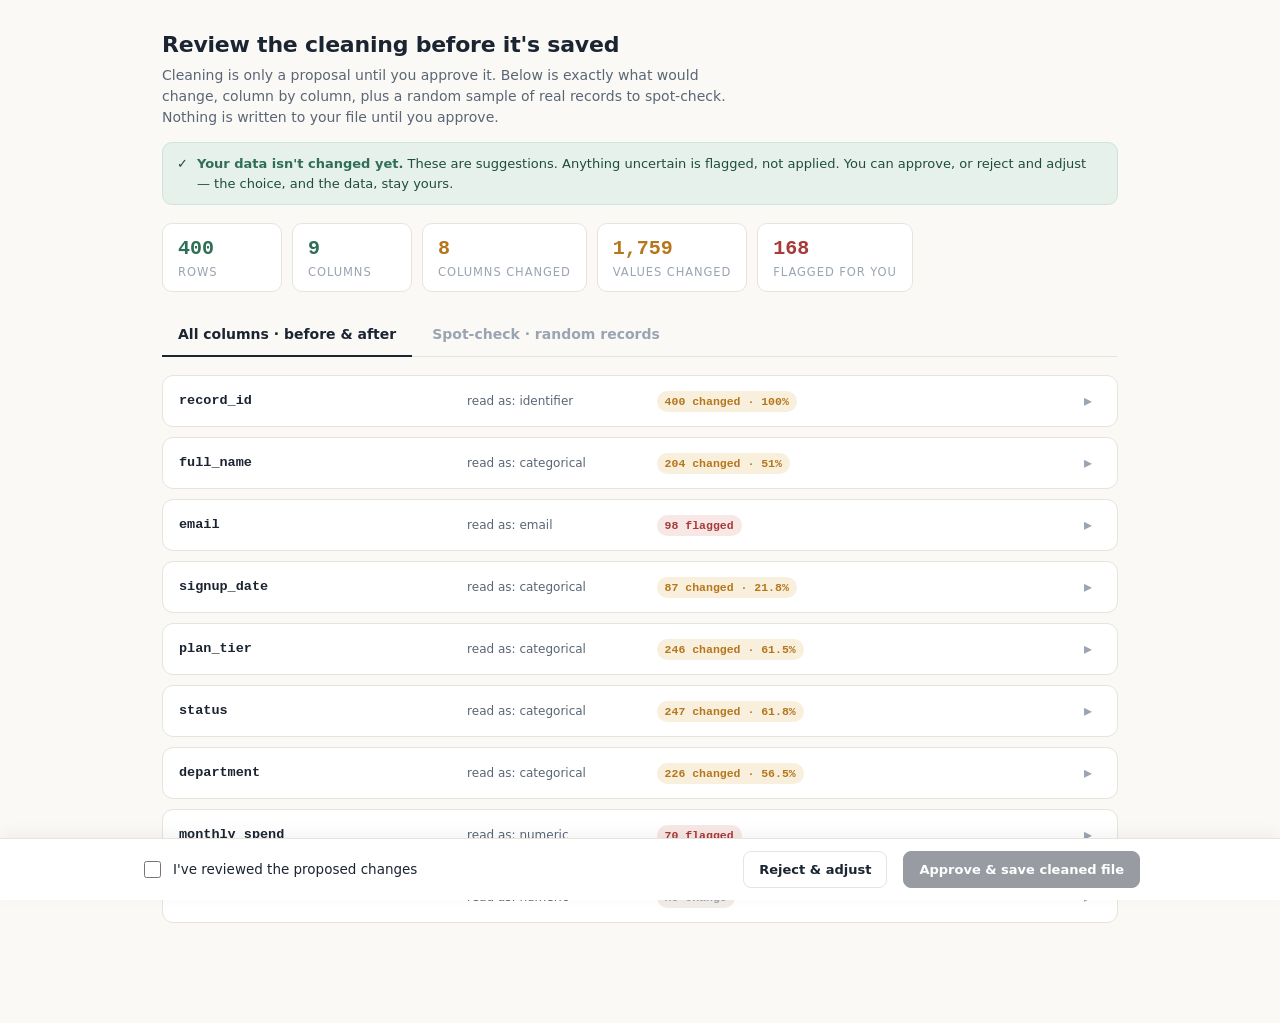
==== prototype/ui/cleaning_review.html @ 3aa4c7bf "Initial commit: cleaning engine + UI prototype" ====
<!doctype html>
<html lang="en">
<head>
<meta charset="utf-8">
<meta name="viewport" content="width=device-width, initial-scale=1">
<title>Cleaning review — verify before saving</title>
<style>
  :root{
    --ink:#1b2431; --ink-soft:#5a6675; --faint:#9aa4b2;
    --paper:#faf9f6; --card:#ffffff; --line:#e8e4dc; --line-soft:#f0ede6;
    --accent:#2f6f57;            /* verified / ok */
    --accent-bg:#e7f1ec;
    --change:#b5761c;            /* proposed change / attention */
    --change-bg:#f8efdc;
    --flag:#a83a3a; --flag-bg:#f7e7e5;
    --mono:"SFMono-Regular",ui-monospace,Menlo,Consolas,monospace;
    --sans:ui-sans-serif,system-ui,-apple-system,"Segoe UI",Roboto,sans-serif;
  }
  *{box-sizing:border-box}
  body{margin:0;background:var(--paper);color:var(--ink);font-family:var(--sans);line-height:1.5;
       -webkit-font-smoothing:antialiased}
  @media (prefers-reduced-motion:reduce){*{transition:none!important;animation:none!important}}
  .wrap{max-width:1000px;margin:0 auto;padding:28px 22px 90px}

  header h1{font-size:22px;margin:0 0 4px;letter-spacing:-.01em}
  header p{margin:0;color:var(--ink-soft);font-size:14px;max-width:64ch}
  .consent-note{margin-top:14px;background:var(--accent-bg);border:1px solid #cfe3d8;border-radius:10px;
       padding:11px 14px;font-size:13px;color:#1f4d3c;display:flex;gap:9px;align-items:flex-start}
  .consent-note b{color:var(--accent)}

  .stats{display:flex;gap:10px;margin:18px 0 6px;flex-wrap:wrap}
  .stat{background:var(--card);border:1px solid var(--line);border-radius:10px;padding:10px 15px;min-width:120px}
  .stat .n{font-size:20px;font-weight:700;font-family:var(--mono)}
  .stat .l{font-size:11.5px;color:var(--faint);text-transform:uppercase;letter-spacing:.08em}
  .stat.change .n{color:var(--change)} .stat.flag .n{color:var(--flag)} .stat.ok .n{color:var(--accent)}

  .tabs{display:flex;gap:4px;margin:22px 0 0;border-bottom:1px solid var(--line)}
  .tab{border:none;background:none;font:inherit;font-size:14px;font-weight:600;color:var(--faint);
       padding:10px 16px;cursor:pointer;border-bottom:2px solid transparent;margin-bottom:-1px}
  .tab.on{color:var(--ink);border-bottom-color:var(--ink)}
  .view{display:none;padding-top:18px} .view.on{display:block}

  /* ---- column overview ---- */
  .col{background:var(--card);border:1px solid var(--line);border-radius:11px;margin-bottom:10px;overflow:hidden}
  .col-head{display:grid;grid-template-columns:1.4fr .9fr 1fr 1fr 26px;gap:12px;align-items:center;
       padding:13px 16px;cursor:pointer}
  .col-head:hover{background:var(--line-soft)}
  .col-name{font-family:var(--mono);font-weight:600;font-size:13.5px}
  .col-type{font-size:12px;color:var(--ink-soft)}
  .badge{font-size:11.5px;font-weight:700;font-family:var(--mono);padding:2px 8px;border-radius:20px;justify-self:start}
  .badge.change{background:var(--change-bg);color:var(--change)}
  .badge.flag{background:var(--flag-bg);color:var(--flag)}
  .badge.none{background:var(--line-soft);color:var(--faint)}
  .chev{color:var(--faint);transition:transform .15s;justify-self:center}
  .col.open .chev{transform:rotate(90deg)}
  .col-body{display:none;padding:2px 16px 16px;border-top:1px solid var(--line-soft)}
  .col.open .col-body{display:block}
  .ex{display:flex;align-items:center;gap:10px;padding:7px 0;font-family:var(--mono);font-size:12.5px;
      border-bottom:1px dashed var(--line-soft)}
  .ex:last-child{border-bottom:none}
  .ex .b{color:var(--ink-soft);text-decoration:line-through;text-decoration-color:#c9b48a}
  .ex .arr{color:var(--change)}
  .ex .a{color:var(--accent);font-weight:600}
  .ex-empty{color:var(--faint);font-size:12.5px;padding:8px 0;font-style:italic}

  /* ---- spot-check ---- */
  .sc-bar{display:flex;align-items:center;gap:12px;margin-bottom:14px;flex-wrap:wrap}
  .sc-bar .verified{font-size:13px;color:var(--ink-soft)} .sc-bar .verified b{color:var(--accent)}
  .btn{border:1px solid var(--ink);background:var(--ink);color:#fff;font:inherit;font-size:13px;font-weight:600;
       padding:8px 15px;border-radius:8px;cursor:pointer}
  .btn:hover{background:#0f1620}
  .btn.ghost{background:#fff;color:var(--ink);border-color:var(--line)}
  .btn.ghost:hover{border-color:var(--ink)}
  .btn:disabled{opacity:.45;cursor:not-allowed}
  .rec{background:var(--card);border:1px solid var(--line);border-radius:11px;padding:12px 14px;margin-bottom:10px}
  .rec-top{display:flex;align-items:center;gap:10px;margin-bottom:8px}
  .rec-id{font-family:var(--mono);font-size:11.5px;color:var(--faint)}
  .chk{margin-left:auto;display:inline-flex;align-items:center;gap:7px;font-size:12.5px;color:var(--ink-soft);cursor:pointer;user-select:none}
  .chk input{width:15px;height:15px;accent-color:var(--accent)}
  .rec.ok{border-color:#cfe3d8;background:#fcfefd}
  .cells{display:grid;grid-template-columns:repeat(auto-fill,minmax(220px,1fr));gap:6px 18px}
  .cell{font-size:12.5px;display:flex;flex-direction:column;gap:1px;padding:4px 0}
  .cell .k{font-size:10.5px;color:var(--faint);text-transform:uppercase;letter-spacing:.06em}
  .cell .v{font-family:var(--mono);font-size:12.5px}
  .cell.changed .v .b{color:var(--ink-soft);text-decoration:line-through;text-decoration-color:#c9b48a}
  .cell.changed .v .a{color:var(--accent);font-weight:600}
  .cell.changed{background:linear-gradient(0deg,var(--change-bg),transparent);border-radius:6px;padding:4px 8px}

  /* ---- consent gate ---- */
  .gate{position:fixed;left:0;right:0;bottom:0;background:var(--card);border-top:1px solid var(--line);
        padding:12px 22px;display:flex;align-items:center;gap:16px;box-shadow:0 -4px 16px rgba(20,25,35,.05)}
  .gate .inner{max-width:1000px;margin:0 auto;display:flex;align-items:center;gap:16px;width:100%}
  .gate label{display:inline-flex;align-items:center;gap:9px;font-size:13.5px;cursor:pointer}
  .gate label input{width:17px;height:17px;accent-color:var(--accent)}
  .gate .sp{flex:1}
  .toast{position:fixed;bottom:74px;left:50%;transform:translateX(-50%);background:var(--accent);color:#fff;
         padding:10px 18px;border-radius:8px;font-size:13.5px;font-weight:600;opacity:0;pointer-events:none;transition:opacity .2s}
  .toast.show{opacity:1}
</style>
</head>
<body>
<div class="wrap">
  <header>
    <h1>Review the cleaning before it's saved</h1>
    <p>Cleaning is only a proposal until you approve it. Below is exactly what would change,
       column by column, plus a random sample of real records to spot-check. Nothing is
       written to your file until you approve.</p>
    <div class="consent-note"><span>✓</span>
      <div><b>Your data isn't changed yet.</b> These are suggestions. Anything uncertain is flagged,
      not applied. You can approve, or reject and adjust — the choice, and the data, stay yours.</div>
    </div>
  </header>

  <div class="stats" id="stats"></div>

  <div class="tabs">
    <button class="tab on" data-view="cols">All columns · before &amp; after</button>
    <button class="tab" data-view="spot">Spot-check · random records</button>
  </div>

  <section class="view on" id="view-cols"></section>

  <section class="view" id="view-spot">
    <div class="sc-bar">
      <button class="btn ghost" id="shuffle">New random sample</button>
      <span class="verified">Verified <b id="vcount">0</b> / <span id="vtotal">0</span> in this sample</span>
    </div>
    <div id="records"></div>
  </section>
</div>

<div class="gate">
  <div class="inner">
    <label><input type="checkbox" id="reviewed"> I've reviewed the proposed changes</label>
    <span class="sp"></span>
    <button class="btn ghost" onclick="reject()">Reject &amp; adjust</button>
    <button class="btn" id="approve" disabled onclick="approve()">Approve &amp; save cleaned file</button>
  </div>
</div>
<div class="toast" id="toast"></div>

<script id="data" type="application/json">{"overview": [{"column": "record_id", "read_as": "identifier", "n_total": 400, "n_changed": 400, "n_flagged": 0, "pct_changed": 100.0, "examples": [{"before": "REC753159", "after": "753159"}, {"before": "REC218705", "after": "218705"}, {"before": "REC113751", "after": "113751"}, {"before": "REC245508", "after": "245508"}, {"before": "REC911171", "after": "911171"}, {"before": "REC290493", "after": "290493"}]}, {"column": "full_name", "read_as": "categorical", "n_total": 400, "n_changed": 204, "n_flagged": 0, "pct_changed": 51.0, "examples": [{"before": "Ada L.", "after": "ADA LOVELACE"}, {"before": "john von neumann", "after": "John Von Neumann"}, {"before": "alan turing", "after": "Alan Turing"}]}, {"column": "email", "read_as": "email", "n_total": 400, "n_changed": 88, "n_flagged": 98, "pct_changed": 22.0, "examples": [{"before": "ADA@X.IO", "after": "ada@x.io"}]}, {"column": "signup_date", "read_as": "categorical", "n_total": 400, "n_changed": 87, "n_flagged": 0, "pct_changed": 21.8, "examples": [{"before": "bad-date", "after": "Bad-Date"}]}, {"column": "plan_tier", "read_as": "categorical", "n_total": 400, "n_changed": 246, "n_flagged": 0, "pct_changed": 61.5, "examples": [{"before": "basic", "after": "BASIC"}, {"before": "enterprise", "after": "Enterprise"}, {"before": "Basic", "after": "BASIC"}, {"before": "ENT", "after": "Enterprise"}, {"before": "Premuim", "after": "Premium"}, {"before": "premium", "after": "Premium"}]}, {"column": "status", "read_as": "categorical", "n_total": 400, "n_changed": 247, "n_flagged": 0, "pct_changed": 61.8, "examples": [{"before": "ACTIVE", "after": "Active"}, {"before": "inactive", "after": "Inactive"}, {"before": "active", "after": "Active"}]}, {"column": "department", "read_as": "categorical", "n_total": 400, "n_changed": 226, "n_flagged": 0, "pct_changed": 56.5, "examples": [{"before": "marketing", "after": "Marketing"}, {"before": "sales", "after": "Sales"}, {"before": "Suport", "after": "Support"}, {"before": "Engineering", "after": "Enginering"}, {"before": "hr", "after": "Hr"}, {"before": "HR", "after": "Hr"}]}, {"column": "monthly_spend", "read_as": "numeric", "n_total": 400, "n_changed": 261, "n_flagged": 70, "pct_changed": 65.2, "examples": [{"before": "$1,200.50", "after": "1200.5"}, {"before": "1,000", "after": "1000"}, {"before": "$980", "after": "980"}]}, {"column": "seats", "read_as": "numeric", "n_total": 400, "n_changed": 0, "n_flagged": 0, "pct_changed": 0.0, "examples": []}], "pool": {"columns": ["record_id", "full_name", "email", "signup_date", "plan_tier", "status", "department", "monthly_spend", "seats"], "records": [{"row": 350, "cells": [{"column": "record_id", "before": "REC295455", "after": "295455", "changed": true}, {"column": "full_name", "before": "ADA LOVELACE", "after": "ADA LOVELACE", "changed": false}, {"column": "email", "before": "turing@mail.com", "after": "turing@mail.com", "changed": false}, {"column": "signup_date", "before": "bad-date", "after": "Bad-Date", "changed": true}, {"column": "plan_tier", "before": "Premium", "after": "Premium", "changed": false}, {"column": "status", "before": "Inactive", "after": "Inactive", "changed": false}, {"column": "department", "before": "Support", "after": "Support", "changed": false}, {"column": "monthly_spend", "before": "$1,200.50", "after": "1200.5", "changed": true}, {"column": "seats", "before": "12", "after": "12", "changed": false}]}, {"row": 5, "cells": [{"column": "record_id", "before": "REC290493", "after": "290493", "changed": true}, {"column": "full_name", "before": "Ada L.", "after": "ADA LOVELACE", "changed": true}, {"column": "email", "before": "turing@mail.com", "after": "turing@mail.com", "changed": false}, {"column": "signup_date", "before": "2025/6/1", "after": "2025/6/1", "changed": false}, {"column": "plan_tier", "before": "Premium", "after": "Premium", "changed": false}, {"column": "status", "before": "active", "after": "Active", "changed": true}, {"column": "department", "before": "Engineering", "after": "Enginering", "changed": true}, {"column": "monthly_spend", "before": "1,000", "after": "1000", "changed": true}, {"column": "seats", "before": "5", "after": "5", "changed": false}]}, {"row": 3, "cells": [{"column": "record_id", "before": "REC245508", "after": "245508", "changed": true}, {"column": "full_name", "before": "john von neumann", "after": "John Von Neumann", "changed": true}, {"column": "email", "before": "k.johnson@nasa.gov", "after": "k.johnson@nasa.gov", "changed": false}, {"column": "signup_date", "before": "2025/6/1", "after": "2025/6/1", "changed": false}, {"column": "plan_tier", "before": "BASIC", "after": "BASIC", "changed": false}, {"column": "status", "before": "Active", "after": "Active", "changed": false}, {"column": "department", "before": "Sales", "after": "Sales", "changed": false}, {"column": "monthly_spend", "before": "$1,200.50", "after": "1200.5", "changed": true}, {"column": "seats", "before": "5", "after": "5", "changed": false}]}, {"row": 282, "cells": [{"column": "record_id", "before": "REC394948", "after": "394948", "changed": true}, {"column": "full_name", "before": "alan turing", "after": "Alan Turing", "changed": true}, {"column": "email", "before": "k.johnson@nasa.gov", "after": "k.johnson@nasa.gov", "changed": false}, {"column": "signup_date", "before": "6/1/2025", "after": "6/1/2025", "changed": false}, {"column": "plan_tier", "before": "basic", "after": "BASIC", "changed": true}, {"column": "status", "before": "Inactive", "after": "Inactive", "changed": false}, {"column": "department", "before": "sales", "after": "Sales", "changed": true}, {"column": "monthly_spend", "before": "2300", "after": "2300", "changed": false}, {"column": "seats", "before": "50", "after": "50", "changed": false}]}, {"row": 32, "cells": [{"column": "record_id", "before": "REC822317", "after": "822317", "changed": true}, {"column": "full_name", "before": "john von neumann", "after": "John Von Neumann", "changed": true}, {"column": "email", "before": "grace@nav.mil", "after": "grace@nav.mil", "changed": false}, {"column": "signup_date", "before": "2025-06-01", "after": "2025-06-01", "changed": false}, {"column": "plan_tier", "before": "ENT", "after": "Enterprise", "changed": true}, {"column": "status", "before": "ACTIVE", "after": "Active", "changed": true}, {"column": "department", "before": "Enginering", "after": "Enginering", "changed": false}, {"column": "monthly_spend", "before": "$1,200.50", "after": "1200.5", "changed": true}, {"column": "seats", "before": "12", "after": "12", "changed": false}]}, {"row": 331, "cells": [{"column": "record_id", "before": "REC715598", "after": "715598", "changed": true}, {"column": "full_name", "before": "ADA LOVELACE", "after": "ADA LOVELACE", "changed": false}, {"column": "email", "before": "not-an-email", "after": "not-an-email", "changed": false}, {"column": "signup_date", "before": "bad-date", "after": "Bad-Date", "changed": true}, {"column": "plan_tier", "before": "enterprise", "after": "Enterprise", "changed": true}, {"column": "status", "before": "Active", "after": "Active", "changed": false}, {"column": "department", "before": "Support", "after": "Support", "changed": false}, {"column": "monthly_spend", "before": "$1,200.50", "after": "1200.5", "changed": true}, {"column": "seats", "before": "3", "after": "3", "changed": false}]}, {"row": 376, "cells": [{"column": "record_id", "before": "REC307205", "after": "307205", "changed": true}, {"column": "full_name", "before": "john von neumann", "after": "John Von Neumann", "changed": true}, {"column": "email", "before": "not-an-email", "after": "not-an-email", "changed": false}, {"column": "signup_date", "before": "2025-06-01", "after": "2025-06-01", "changed": false}, {"column": "plan_tier", "before": "ENT", "after": "Enterprise", "changed": true}, {"column": "status", "before": "ACTIVE", "after": "Active", "changed": true}, {"column": "department", "before": "Support", "after": "Support", "changed": false}, {"column": "monthly_spend", "before": "N/A", "after": "N/A", "changed": false}, {"column": "seats", "before": "5", "after": "5", "changed": false}]}, {"row": 146, "cells": [{"column": "record_id", "before": "REC154476", "after": "154476", "changed": true}, {"column": "full_name", "before": "Ada L.", "after": "ADA LOVELACE", "changed": true}, {"column": "email", "before": "grace@nav.mil", "after": "grace@nav.mil", "changed": false}, {"column": "signup_date", "before": "bad-date", "after": "Bad-Date", "changed": true}, {"column": "plan_tier", "before": "Basic", "after": "BASIC", "changed": true}, {"column": "status", "before": "active", "after": "Active", "changed": true}, {"column": "department", "before": "Support", "after": "Support", "changed": false}, {"column": "monthly_spend", "before": "$1,200.50", "after": "1200.5", "changed": true}, {"column": "seats", "before": "3", "after": "3", "changed": false}]}, {"row": 21, "cells": [{"column": "record_id", "before": "REC920006", "after": "920006", "changed": true}, {"column": "full_name", "before": "john von neumann", "after": "John Von Neumann", "changed": true}, {"column": "email", "before": "k.johnson@nasa.gov", "after": "k.johnson@nasa.gov", "changed": false}, {"column": "signup_date", "before": "01/06/2025", "after": "01/06/2025", "changed": false}, {"column": "plan_tier", "before": "Basic", "after": "BASIC", "changed": true}, {"column": "status", "before": "inactive", "after": "Inactive", "changed": true}, {"column": "department", "before": "hr", "after": "Hr", "changed": true}, {"column": "monthly_spend", "before": "$1,200.50", "after": "1200.5", "changed": true}, {"column": "seats", "before": "12", "after": "12", "changed": false}]}, {"row": 273, "cells": [{"column": "record_id", "before": "REC775179", "after": "775179", "changed": true}, {"column": "full_name", "before": "john von neumann", "after": "John Von Neumann", "changed": true}, {"column": "email", "before": "k.johnson@nasa.gov", "after": "k.johnson@nasa.gov", "changed": false}, {"column": "signup_date", "before": "2025-06-01", "after": "2025-06-01", "changed": false}, {"column": "plan_tier", "before": "premium", "after": "Premium", "changed": true}, {"column": "status", "before": "active", "after": "Active", "changed": true}, {"column": "department", "before": "Suport", "after": "Support", "changed": true}, {"column": "monthly_spend", "before": "2300", "after": "2300", "changed": false}, {"column": "seats", "before": "3", "after": "3", "changed": false}]}, {"row": 294, "cells": [{"column": "record_id", "before": "REC719462", "after": "719462", "changed": true}, {"column": "full_name", "before": "john von neumann", "after": "John Von Neumann", "changed": true}, {"column": "email", "before": "turing@mail.com", "after": "turing@mail.com", "changed": false}, {"column": "signup_date", "before": "2025-06-01", "after": "2025-06-01", "changed": false}, {"column": "plan_tier", "before": "premium", "after": "Premium", "changed": true}, {"column": "status", "before": "Inactive", "after": "Inactive", "changed": false}, {"column": "department", "before": "marketing", "after": "Marketing", "changed": true}, {"column": "monthly_spend", "before": "$1,200.50", "after": "1200.5", "changed": true}, {"column": "seats", "before": "1", "after": "1", "changed": false}]}, {"row": 330, "cells": [{"column": "record_id", "before": "REC441602", "after": "441602", "changed": true}, {"column": "full_name", "before": "alan turing", "after": "Alan Turing", "changed": true}, {"column": "email", "before": "not-an-email", "after": "not-an-email", "changed": false}, {"column": "signup_date", "before": "2025-06-01", "after": "2025-06-01", "changed": false}, {"column": "plan_tier", "before": "BASIC", "after": "BASIC", "changed": false}, {"column": "status", "before": "active", "after": "Active", "changed": true}, {"column": "department", "before": "Enginering", "after": "Enginering", "changed": false}, {"column": "monthly_spend", "before": "$980", "after": "980", "changed": true}, {"column": "seats", "before": "3", "after": "3", "changed": false}]}, {"row": 79, "cells": [{"column": "record_id", "before": "REC543737", "after": "543737", "changed": true}, {"column": "full_name", "before": "john von neumann", "after": "John Von Neumann", "changed": true}, {"column": "email", "before": "not-an-email", "after": "not-an-email", "changed": false}, {"column": "signup_date", "before": "bad-date", "after": "Bad-Date", "changed": true}, {"column": "plan_tier", "before": "BASIC", "after": "BASIC", "changed": false}, {"column": "status", "before": "active", "after": "Active", "changed": true}, {"column": "department", "before": "Enginering", "after": "Enginering", "changed": false}, {"column": "monthly_spend", "before": "1,000", "after": "1000", "changed": true}, {"column": "seats", "before": "5", "after": "5", "changed": false}]}, {"row": 147, "cells": [{"column": "record_id", "before": "REC618391", "after": "618391", "changed": true}, {"column": "full_name", "before": "Ada L.", "after": "ADA LOVELACE", "changed": true}, {"column": "email", "before": "ADA@X.IO", "after": "ada@x.io", "changed": true}, {"column": "signup_date", "before": "2025-06-01", "after": "2025-06-01", "changed": false}, {"column": "plan_tier", "before": "enterprise", "after": "Enterprise", "changed": true}, {"column": "status", "before": "active", "after": "Active", "changed": true}, {"column": "department", "before": "Suport", "after": "Support", "changed": true}, {"column": "monthly_spend", "before": "N/A", "after": "N/A", "changed": false}, {"column": "seats", "before": "3", "after": "3", "changed": false}]}, {"row": 254, "cells": [{"column": "record_id", "before": "REC547433", "after": "547433", "changed": true}, {"column": "full_name", "before": "john von neumann", "after": "John Von Neumann", "changed": true}, {"column": "email", "before": "ADA@X.IO", "after": "ada@x.io", "changed": true}, {"column": "signup_date", "before": "2025/6/1", "after": "2025/6/1", "changed": false}, {"column": "plan_tier", "before": "Enterprise", "after": "Enterprise", "changed": false}, {"column": "status", "before": "inactive", "after": "Inactive", "changed": true}, {"column": "department", "before": "Support", "after": "Support", "changed": false}, {"column": "monthly_spend", "before": "$1,200.50", "after": "1200.5", "changed": true}, {"column": "seats", "before": "12", "after": "12", "changed": false}]}, {"row": 217, "cells": [{"column": "record_id", "before": "REC623787", "after": "623787", "changed": true}, {"column": "full_name", "before": "ADA LOVELACE", "after": "ADA LOVELACE", "changed": false}, {"column": "email", "before": "grace@nav.mil", "after": "grace@nav.mil", "changed": false}, {"column": "signup_date", "before": "2025/6/1", "after": "2025/6/1", "changed": false}, {"column": "plan_tier", "before": "ENT", "after": "Enterprise", "changed": true}, {"column": "status", "before": "Active", "after": "Active", "changed": false}, {"column": "department", "before": "Sales", "after": "Sales", "changed": false}, {"column": "monthly_spend", "before": "2300", "after": "2300", "changed": false}, {"column": "seats", "before": "12", "after": "12", "changed": false}]}, {"row": 39, "cells": [{"column": "record_id", "before": "REC615642", "after": "615642", "changed": true}, {"column": "full_name", "before": "Grace Hopper", "after": "Grace Hopper", "changed": false}, {"column": "email", "before": "turing@mail.com", "after": "turing@mail.com", "changed": false}, {"column": "signup_date", "before": "2025/6/1", "after": "2025/6/1", "changed": false}, {"column": "plan_tier", "before": "basic", "after": "BASIC", "changed": true}, {"column": "status", "before": "active", "after": "Active", "changed": true}, {"column": "department", "before": "hr", "after": "Hr", "changed": true}, {"column": "monthly_spend", "before": "1,000", "after": "1000", "changed": true}, {"column": "seats", "before": "5", "after": "5", "changed": false}]}, {"row": 395, "cells": [{"column": "record_id", "before": "REC913354", "after": "913354", "changed": true}, {"column": "full_name", "before": "ADA LOVELACE", "after": "ADA LOVELACE", "changed": false}, {"column": "email", "before": "not-an-email", "after": "not-an-email", "changed": false}, {"column": "signup_date", "before": "bad-date", "after": "Bad-Date", "changed": true}, {"column": "plan_tier", "before": "BASIC", "after": "BASIC", "changed": false}, {"column": "status", "before": "ACTIVE", "after": "Active", "changed": true}, {"column": "department", "before": "hr", "after": "Hr", "changed": true}, {"column": "monthly_spend", "before": "$1,200.50", "after": "1200.5", "changed": true}, {"column": "seats", "before": "3", "after": "3", "changed": false}]}, {"row": 63, "cells": [{"column": "record_id", "before": "REC138116", "after": "138116", "changed": true}, {"column": "full_name", "before": "john von neumann", "after": "John Von Neumann", "changed": true}, {"column": "email", "before": "k.johnson@nasa.gov", "after": "k.johnson@nasa.gov", "changed": false}, {"column": "signup_date", "before": "6/1/2025", "after": "6/1/2025", "changed": false}, {"column": "plan_tier", "before": "BASIC", "after": "BASIC", "changed": false}, {"column": "status", "before": "Inactive", "after": "Inactive", "changed": false}, {"column": "department", "before": "sales", "after": "Sales", "changed": true}, {"column": "monthly_spend", "before": "$1,200.50", "after": "1200.5", "changed": true}, {"column": "seats", "before": "1", "after": "1", "changed": false}]}, {"row": 313, "cells": [{"column": "record_id", "before": "REC250560", "after": "250560", "changed": true}, {"column": "full_name", "before": "Ada L.", "after": "ADA LOVELACE", "changed": true}, {"column": "email", "before": "ADA@X.IO", "after": "ada@x.io", "changed": true}, {"column": "signup_date", "before": "6/1/2025", "after": "6/1/2025", "changed": false}, {"column": "plan_tier", "before": "Basic", "after": "BASIC", "changed": true}, {"column": "status", "before": "Active", "after": "Active", "changed": false}, {"column": "department", "before": "Engineering", "after": "Enginering", "changed": true}, {"column": "monthly_spend", "before": "N/A", "after": "N/A", "changed": false}, {"column": "seats", "before": "1", "after": "1", "changed": false}]}, {"row": 307, "cells": [{"column": "record_id", "before": "REC586655", "after": "586655", "changed": true}, {"column": "full_name", "before": "alan turing", "after": "Alan Turing", "changed": true}, {"column": "email", "before": "k.johnson@nasa.gov", "after": "k.johnson@nasa.gov", "changed": false}, {"column": "signup_date", "before": "6/1/2025", "after": "6/1/2025", "changed": false}, {"column": "plan_tier", "before": "Premium", "after": "Premium", "changed": false}, {"column": "status", "before": "inactive", "after": "Inactive", "changed": true}, {"column": "department", "before": "marketing", "after": "Marketing", "changed": true}, {"column": "monthly_spend", "before": "1,000", "after": "1000", "changed": true}, {"column": "seats", "before": "1", "after": "1", "changed": false}]}, {"row": 139, "cells": [{"column": "record_id", "before": "REC696338", "after": "696338", "changed": true}, {"column": "full_name", "before": "john von neumann", "after": "John Von Neumann", "changed": true}, {"column": "email", "before": "grace@nav.mil", "after": "grace@nav.mil", "changed": false}, {"column": "signup_date", "before": "bad-date", "after": "Bad-Date", "changed": true}, {"column": "plan_tier", "before": "enterprise", "after": "Enterprise", "changed": true}, {"column": "status", "before": "Inactive", "after": "Inactive", "changed": false}, {"column": "department", "before": "Enginering", "after": "Enginering", "changed": false}, {"column": "monthly_spend", "before": "2300", "after": "2300", "changed": false}, {"column": "seats", "before": "3", "after": "3", "changed": false}]}, {"row": 250, "cells": [{"column": "record_id", "before": "REC145587", "after": "145587", "changed": true}, {"column": "full_name", "before": "alan turing", "after": "Alan Turing", "changed": true}, {"column": "email", "before": "ADA@X.IO", "after": "ada@x.io", "changed": true}, {"column": "signup_date", "before": "2025-06-01", "after": "2025-06-01", "changed": false}, {"column": "plan_tier", "before": "Enterprise", "after": "Enterprise", "changed": false}, {"column": "status", "before": "inactive", "after": "Inactive", "changed": true}, {"column": "department", "before": "Marketing", "after": "Marketing", "changed": false}, {"column": "monthly_spend", "before": "N/A", "after": "N/A", "changed": false}, {"column": "seats", "before": "5", "after": "5", "changed": false}]}, {"row": 390, "cells": [{"column": "record_id", "before": "REC979932", "after": "979932", "changed": true}, {"column": "full_name", "before": "Ada L.", "after": "ADA LOVELACE", "changed": true}, {"column": "email", "before": "ADA@X.IO", "after": "ada@x.io", "changed": true}, {"column": "signup_date", "before": "2025-06-01", "after": "2025-06-01", "changed": false}, {"column": "plan_tier", "before": "Premuim", "after": "Premium", "changed": true}, {"column": "status", "before": "inactive", "after": "Inactive", "changed": true}, {"column": "department", "before": "Engineering", "after": "Enginering", "changed": true}, {"column": "monthly_spend", "before": "N/A", "after": "N/A", "changed": false}, {"column": "seats", "before": "3", "after": "3", "changed": false}]}, {"row": 256, "cells": [{"column": "record_id", "before": "REC751452", "after": "751452", "changed": true}, {"column": "full_name", "before": "KATHERINE JOHNSON", "after": "KATHERINE JOHNSON", "changed": false}, {"column": "email", "before": "k.johnson@nasa.gov", "after": "k.johnson@nasa.gov", "changed": false}, {"column": "signup_date", "before": "6/1/2025", "after": "6/1/2025", "changed": false}, {"column": "plan_tier", "before": "Enterprise", "after": "Enterprise", "changed": false}, {"column": "status", "before": "ACTIVE", "after": "Active", "changed": true}, {"column": "department", "before": "HR", "after": "Hr", "changed": true}, {"column": "monthly_spend", "before": "$980", "after": "980", "changed": true}, {"column": "seats", "before": "5", "after": "5", "changed": false}]}, {"row": 108, "cells": [{"column": "record_id", "before": "REC787732", "after": "787732", "changed": true}, {"column": "full_name", "before": "ADA LOVELACE", "after": "ADA LOVELACE", "changed": false}, {"column": "email", "before": "k.johnson@nasa.gov", "after": "k.johnson@nasa.gov", "changed": false}, {"column": "signup_date", "before": "bad-date", "after": "Bad-Date", "changed": true}, {"column": "plan_tier", "before": "ENT", "after": "Enterprise", "changed": true}, {"column": "status", "before": "Inactive", "after": "Inactive", "changed": false}, {"column": "department", "before": "Suport", "after": "Support", "changed": true}, {"column": "monthly_spend", "before": "2300", "after": "2300", "changed": false}, {"column": "seats", "before": "50", "after": "50", "changed": false}]}, {"row": 336, "cells": [{"column": "record_id", "before": "REC919177", "after": "919177", "changed": true}, {"column": "full_name", "before": "Ada L.", "after": "ADA LOVELACE", "changed": true}, {"column": "email", "before": "not-an-email", "after": "not-an-email", "changed": false}, {"column": "signup_date", "before": "bad-date", "after": "Bad-Date", "changed": true}, {"column": "plan_tier", "before": "Premium", "after": "Premium", "changed": false}, {"column": "status", "before": "Active", "after": "Active", "changed": false}, {"column": "department", "before": "Sales", "after": "Sales", "changed": false}, {"column": "monthly_spend", "before": "$980", "after": "980", "changed": true}, {"column": "seats", "before": "12", "after": "12", "changed": false}]}, {"row": 398, "cells": [{"column": "record_id", "before": "REC833932", "after": "833932", "changed": true}, {"column": "full_name", "before": "john von neumann", "after": "John Von Neumann", "changed": true}, {"column": "email", "before": "grace@nav.mil", "after": "grace@nav.mil", "changed": false}, {"column": "signup_date", "before": "bad-date", "after": "Bad-Date", "changed": true}, {"column": "plan_tier", "before": "premium", "after": "Premium", "changed": true}, {"column": "status", "before": "Active", "after": "Active", "changed": false}, {"column": "department", "before": "HR", "after": "Hr", "changed": true}, {"column": "monthly_spend", "before": "$1,200.50", "after": "1200.5", "changed": true}, {"column": "seats", "before": "5", "after": "5", "changed": false}]}, {"row": 191, "cells": [{"column": "record_id", "before": "REC107221", "after": "107221", "changed": true}, {"column": "full_name", "before": "john von neumann", "after": "John Von Neumann", "changed": true}, {"column": "email", "before": "turing@mail.com", "after": "turing@mail.com", "changed": false}, {"column": "signup_date", "before": "2025/6/1", "after": "2025/6/1", "changed": false}, {"column": "plan_tier", "before": "Basic", "after": "BASIC", "changed": true}, {"column": "status", "before": "active", "after": "Active", "changed": true}, {"column": "department", "before": "HR", "after": "Hr", "changed": true}, {"column": "monthly_spend", "before": "1,000", "after": "1000", "changed": true}, {"column": "seats", "before": "12", "after": "12", "changed": false}]}, {"row": 97, "cells": [{"column": "record_id", "before": "REC890215", "after": "890215", "changed": true}, {"column": "full_name", "before": "Ada L.", "after": "ADA LOVELACE", "changed": true}, {"column": "email", "before": "grace@nav.mil", "after": "grace@nav.mil", "changed": false}, {"column": "signup_date", "before": "6/1/2025", "after": "6/1/2025", "changed": false}, {"column": "plan_tier", "before": "Premuim", "after": "Premium", "changed": true}, {"column": "status", "before": "Inactive", "after": "Inactive", "changed": false}, {"column": "department", "before": "Support", "after": "Support", "changed": false}, {"column": "monthly_spend", "before": "N/A", "after": "N/A", "changed": false}, {"column": "seats", "before": "3", "after": "3", "changed": false}]}, {"row": 235, "cells": [{"column": "record_id", "before": "REC733011", "after": "733011", "changed": true}, {"column": "full_name", "before": "alan turing", "after": "Alan Turing", "changed": true}, {"column": "email", "before": "grace@nav.mil", "after": "grace@nav.mil", "changed": false}, {"column": "signup_date", "before": "2025/6/1", "after": "2025/6/1", "changed": false}, {"column": "plan_tier", "before": "Enterprise", "after": "Enterprise", "changed": false}, {"column": "status", "before": "inactive", "after": "Inactive", "changed": true}, {"column": "department", "before": "sales", "after": "Sales", "changed": true}, {"column": "monthly_spend", "before": "1,000", "after": "1000", "changed": true}, {"column": "seats", "before": "50", "after": "50", "changed": false}]}, {"row": 204, "cells": [{"column": "record_id", "before": "REC573372", "after": "573372", "changed": true}, {"column": "full_name", "before": "KATHERINE JOHNSON", "after": "KATHERINE JOHNSON", "changed": false}, {"column": "email", "before": "turing@mail.com", "after": "turing@mail.com", "changed": false}, {"column": "signup_date", "before": "bad-date", "after": "Bad-Date", "changed": true}, {"column": "plan_tier", "before": "enterprise", "after": "Enterprise", "changed": true}, {"column": "status", "before": "Inactive", "after": "Inactive", "changed": false}, {"column": "department", "before": "sales", "after": "Sales", "changed": true}, {"column": "monthly_spend", "before": "2300", "after": "2300", "changed": false}, {"column": "seats", "before": "1", "after": "1", "changed": false}]}, {"row": 299, "cells": [{"column": "record_id", "before": "REC593062", "after": "593062", "changed": true}, {"column": "full_name", "before": "Grace Hopper", "after": "Grace Hopper", "changed": false}, {"column": "email", "before": "grace@nav.mil", "after": "grace@nav.mil", "changed": false}, {"column": "signup_date", "before": "6/1/2025", "after": "6/1/2025", "changed": false}, {"column": "plan_tier", "before": "Premuim", "after": "Premium", "changed": true}, {"column": "status", "before": "ACTIVE", "after": "Active", "changed": true}, {"column": "department", "before": "Support", "after": "Support", "changed": false}, {"column": "monthly_spend", "before": "N/A", "after": "N/A", "changed": false}, {"column": "seats", "before": "5", "after": "5", "changed": false}]}, {"row": 179, "cells": [{"column": "record_id", "before": "REC314982", "after": "314982", "changed": true}, {"column": "full_name", "before": "Ada L.", "after": "ADA LOVELACE", "changed": true}, {"column": "email", "before": "turing@mail.com", "after": "turing@mail.com", "changed": false}, {"column": "signup_date", "before": "bad-date", "after": "Bad-Date", "changed": true}, {"column": "plan_tier", "before": "Basic", "after": "BASIC", "changed": true}, {"column": "status", "before": "ACTIVE", "after": "Active", "changed": true}, {"column": "department", "before": "Engineering", "after": "Enginering", "changed": true}, {"column": "monthly_spend", "before": "1,000", "after": "1000", "changed": true}, {"column": "seats", "before": "3", "after": "3", "changed": false}]}, {"row": 245, "cells": [{"column": "record_id", "before": "REC623895", "after": "623895", "changed": true}, {"column": "full_name", "before": "ADA LOVELACE", "after": "ADA LOVELACE", "changed": false}, {"column": "email", "before": "turing@mail.com", "after": "turing@mail.com", "changed": false}, {"column": "signup_date", "before": "6/1/2025", "after": "6/1/2025", "changed": false}, {"column": "plan_tier", "before": "ENT", "after": "Enterprise", "changed": true}, {"column": "status", "before": "inactive", "after": "Inactive", "changed": true}, {"column": "department", "before": "Enginering", "after": "Enginering", "changed": false}, {"column": "monthly_spend", "before": "$980", "after": "980", "changed": true}, {"column": "seats", "before": "5", "after": "5", "changed": false}]}, {"row": 129, "cells": [{"column": "record_id", "before": "REC592659", "after": "592659", "changed": true}, {"column": "full_name", "before": "Grace Hopper", "after": "Grace Hopper", "changed": false}, {"column": "email", "before": "grace@nav.mil", "after": "grace@nav.mil", "changed": false}, {"column": "signup_date", "before": "2025-06-01", "after": "2025-06-01", "changed": false}, {"column": "plan_tier", "before": "Basic", "after": "BASIC", "changed": true}, {"column": "status", "before": "Active", "after": "Active", "changed": false}, {"column": "department", "before": "Support", "after": "Support", "changed": false}, {"column": "monthly_spend", "before": "$1,200.50", "after": "1200.5", "changed": true}, {"column": "seats", "before": "1", "after": "1", "changed": false}]}, {"row": 142, "cells": [{"column": "record_id", "before": "REC618294", "after": "618294", "changed": true}, {"column": "full_name", "before": "ADA LOVELACE", "after": "ADA LOVELACE", "changed": false}, {"column": "email", "before": "k.johnson@nasa.gov", "after": "k.johnson@nasa.gov", "changed": false}, {"column": "signup_date", "before": "bad-date", "after": "Bad-Date", "changed": true}, {"column": "plan_tier", "before": "premium", "after": "Premium", "changed": true}, {"column": "status", "before": "ACTIVE", "after": "Active", "changed": true}, {"column": "department", "before": "Support", "after": "Support", "changed": false}, {"column": "monthly_spend", "before": "$1,200.50", "after": "1200.5", "changed": true}, {"column": "seats", "before": "1", "after": "1", "changed": false}]}, {"row": 145, "cells": [{"column": "record_id", "before": "REC759355", "after": "759355", "changed": true}, {"column": "full_name", "before": "alan turing", "after": "Alan Turing", "changed": true}, {"column": "email", "before": "grace@nav.mil", "after": "grace@nav.mil", "changed": false}, {"column": "signup_date", "before": "bad-date", "after": "Bad-Date", "changed": true}, {"column": "plan_tier", "before": "Enterprise", "after": "Enterprise", "changed": false}, {"column": "status", "before": "Active", "after": "Active", "changed": false}, {"column": "department", "before": "hr", "after": "Hr", "changed": true}, {"column": "monthly_spend", "before": "2300", "after": "2300", "changed": false}, {"column": "seats", "before": "3", "after": "3", "changed": false}]}, {"row": 58, "cells": [{"column": "record_id", "before": "REC189384", "after": "189384", "changed": true}, {"column": "full_name", "before": "john von neumann", "after": "John Von Neumann", "changed": true}, {"column": "email", "before": "ADA@X.IO", "after": "ada@x.io", "changed": true}, {"column": "signup_date", "before": "2025-06-01", "after": "2025-06-01", "changed": false}, {"column": "plan_tier", "before": "Basic", "after": "BASIC", "changed": true}, {"column": "status", "before": "ACTIVE", "after": "Active", "changed": true}, {"column": "department", "before": "hr", "after": "Hr", "changed": true}, {"column": "monthly_spend", "before": "1,000", "after": "1000", "changed": true}, {"column": "seats", "before": "5", "after": "5", "changed": false}]}, {"row": 234, "cells": [{"column": "record_id", "before": "REC966955", "after": "966955", "changed": true}, {"column": "full_name", "before": "Grace Hopper", "after": "Grace Hopper", "changed": false}, {"column": "email", "before": "ADA@X.IO", "after": "ada@x.io", "changed": true}, {"column": "signup_date", "before": "01/06/2025", "after": "01/06/2025", "changed": false}, {"column": "plan_tier", "before": "Premium", "after": "Premium", "changed": false}, {"column": "status", "before": "active", "after": "Active", "changed": true}, {"column": "department", "before": "hr", "after": "Hr", "changed": true}, {"column": "monthly_spend", "before": "2300", "after": "2300", "changed": false}, {"column": "seats", "before": "1", "after": "1", "changed": false}]}, {"row": 237, "cells": [{"column": "record_id", "before": "REC146478", "after": "146478", "changed": true}, {"column": "full_name", "before": "alan turing", "after": "Alan Turing", "changed": true}, {"column": "email", "before": "k.johnson@nasa.gov", "after": "k.johnson@nasa.gov", "changed": false}, {"column": "signup_date", "before": "01/06/2025", "after": "01/06/2025", "changed": false}, {"column": "plan_tier", "before": "Premuim", "after": "Premium", "changed": true}, {"column": "status", "before": "ACTIVE", "after": "Active", "changed": true}, {"column": "department", "before": "Marketing", "after": "Marketing", "changed": false}, {"column": "monthly_spend", "before": "$980", "after": "980", "changed": true}, {"column": "seats", "before": "50", "after": "50", "changed": false}]}, {"row": 49, "cells": [{"column": "record_id", "before": "REC714310", "after": "714310", "changed": true}, {"column": "full_name", "before": "john von neumann", "after": "John Von Neumann", "changed": true}, {"column": "email", "before": "ADA@X.IO", "after": "ada@x.io", "changed": true}, {"column": "signup_date", "before": "2025-06-01", "after": "2025-06-01", "changed": false}, {"column": "plan_tier", "before": "premium", "after": "Premium", "changed": true}, {"column": "status", "before": "inactive", "after": "Inactive", "changed": true}, {"column": "department", "before": "sales", "after": "Sales", "changed": true}, {"column": "monthly_spend", "before": "$1,200.50", "after": "1200.5", "changed": true}, {"column": "seats", "before": "1", "after": "1", "changed": false}]}, {"row": 324, "cells": [{"column": "record_id", "before": "REC282392", "after": "282392", "changed": true}, {"column": "full_name", "before": "Ada L.", "after": "ADA LOVELACE", "changed": true}, {"column": "email", "before": "grace@nav.mil", "after": "grace@nav.mil", "changed": false}, {"column": "signup_date", "before": "bad-date", "after": "Bad-Date", "changed": true}, {"column": "plan_tier", "before": "premium", "after": "Premium", "changed": true}, {"column": "status", "before": "active", "after": "Active", "changed": true}, {"column": "department", "before": "Enginering", "after": "Enginering", "changed": false}, {"column": "monthly_spend", "before": "2300", "after": "2300", "changed": false}, {"column": "seats", "before": "50", "after": "50", "changed": false}]}, {"row": 386, "cells": [{"column": "record_id", "before": "REC240664", "after": "240664", "changed": true}, {"column": "full_name", "before": "john von neumann", "after": "John Von Neumann", "changed": true}, {"column": "email", "before": "grace@nav.mil", "after": "grace@nav.mil", "changed": false}, {"column": "signup_date", "before": "01/06/2025", "after": "01/06/2025", "changed": false}, {"column": "plan_tier", "before": "ENT", "after": "Enterprise", "changed": true}, {"column": "status", "before": "Inactive", "after": "Inactive", "changed": false}, {"column": "department", "before": "Enginering", "after": "Enginering", "changed": false}, {"column": "monthly_spend", "before": "$1,200.50", "after": "1200.5", "changed": true}, {"column": "seats", "before": "5", "after": "5", "changed": false}]}, {"row": 393, "cells": [{"column": "record_id", "before": "REC482946", "after": "482946", "changed": true}, {"column": "full_name", "before": "ADA LOVELACE", "after": "ADA LOVELACE", "changed": false}, {"column": "email", "before": "ADA@X.IO", "after": "ada@x.io", "changed": true}, {"column": "signup_date", "before": "2025-06-01", "after": "2025-06-01", "changed": false}, {"column": "plan_tier", "before": "Premuim", "after": "Premium", "changed": true}, {"column": "status", "before": "Active", "after": "Active", "changed": false}, {"column": "department", "before": "sales", "after": "Sales", "changed": true}, {"column": "monthly_spend", "before": "2300", "after": "2300", "changed": false}, {"column": "seats", "before": "5", "after": "5", "changed": false}]}, {"row": 114, "cells": [{"column": "record_id", "before": "REC217022", "after": "217022", "changed": true}, {"column": "full_name", "before": "ADA LOVELACE", "after": "ADA LOVELACE", "changed": false}, {"column": "email", "before": "grace@nav.mil", "after": "grace@nav.mil", "changed": false}, {"column": "signup_date", "before": "6/1/2025", "after": "6/1/2025", "changed": false}, {"column": "plan_tier", "before": "Premuim", "after": "Premium", "changed": true}, {"column": "status", "before": "ACTIVE", "after": "Active", "changed": true}, {"column": "department", "before": "sales", "after": "Sales", "changed": true}, {"column": "monthly_spend", "before": "N/A", "after": "N/A", "changed": false}, {"column": "seats", "before": "50", "after": "50", "changed": false}]}, {"row": 144, "cells": [{"column": "record_id", "before": "REC607463", "after": "607463", "changed": true}, {"column": "full_name", "before": "alan turing", "after": "Alan Turing", "changed": true}, {"column": "email", "before": "ADA@X.IO", "after": "ada@x.io", "changed": true}, {"column": "signup_date", "before": "01/06/2025", "after": "01/06/2025", "changed": false}, {"column": "plan_tier", "before": "Premium", "after": "Premium", "changed": false}, {"column": "status", "before": "active", "after": "Active", "changed": true}, {"column": "department", "before": "Enginering", "after": "Enginering", "changed": false}, {"column": "monthly_spend", "before": "1,000", "after": "1000", "changed": true}, {"column": "seats", "before": "5", "after": "5", "changed": false}]}, {"row": 304, "cells": [{"column": "record_id", "before": "REC900036", "after": "900036", "changed": true}, {"column": "full_name", "before": "KATHERINE JOHNSON", "after": "KATHERINE JOHNSON", "changed": false}, {"column": "email", "before": "turing@mail.com", "after": "turing@mail.com", "changed": false}, {"column": "signup_date", "before": "2025/6/1", "after": "2025/6/1", "changed": false}, {"column": "plan_tier", "before": "premium", "after": "Premium", "changed": true}, {"column": "status", "before": "inactive", "after": "Inactive", "changed": true}, {"column": "department", "before": "Sales", "after": "Sales", "changed": false}, {"column": "monthly_spend", "before": "2300", "after": "2300", "changed": false}, {"column": "seats", "before": "3", "after": "3", "changed": false}]}, {"row": 19, "cells": [{"column": "record_id", "before": "REC602312", "after": "602312", "changed": true}, {"column": "full_name", "before": "Grace Hopper", "after": "Grace Hopper", "changed": false}, {"column": "email", "before": "grace@nav.mil", "after": "grace@nav.mil", "changed": false}, {"column": "signup_date", "before": "2025/6/1", "after": "2025/6/1", "changed": false}, {"column": "plan_tier", "before": "enterprise", "after": "Enterprise", "changed": true}, {"column": "status", "before": "Active", "after": "Active", "changed": false}, {"column": "department", "before": "sales", "after": "Sales", "changed": true}, {"column": "monthly_spend", "before": "1,000", "after": "1000", "changed": true}, {"column": "seats", "before": "3", "after": "3", "changed": false}]}, {"row": 205, "cells": [{"column": "record_id", "before": "REC560402", "after": "560402", "changed": true}, {"column": "full_name", "before": "Grace Hopper", "after": "Grace Hopper", "changed": false}, {"column": "email", "before": "ADA@X.IO", "after": "ada@x.io", "changed": true}, {"column": "signup_date", "before": "01/06/2025", "after": "01/06/2025", "changed": false}, {"column": "plan_tier", "before": "Premuim", "after": "Premium", "changed": true}, {"column": "status", "before": "Inactive", "after": "Inactive", "changed": false}, {"column": "department", "before": "hr", "after": "Hr", "changed": true}, {"column": "monthly_spend", "before": "N/A", "after": "N/A", "changed": false}, {"column": "seats", "before": "1", "after": "1", "changed": false}]}, {"row": 167, "cells": [{"column": "record_id", "before": "REC564706", "after": "564706", "changed": true}, {"column": "full_name", "before": "john von neumann", "after": "John Von Neumann", "changed": true}, {"column": "email", "before": "k.johnson@nasa.gov", "after": "k.johnson@nasa.gov", "changed": false}, {"column": "signup_date", "before": "bad-date", "after": "Bad-Date", "changed": true}, {"column": "plan_tier", "before": "Premium", "after": "Premium", "changed": false}, {"column": "status", "before": "inactive", "after": "Inactive", "changed": true}, {"column": "department", "before": "Marketing", "after": "Marketing", "changed": false}, {"column": "monthly_spend", "before": "$980", "after": "980", "changed": true}, {"column": "seats", "before": "50", "after": "50", "changed": false}]}, {"row": 286, "cells": [{"column": "record_id", "before": "REC782346", "after": "782346", "changed": true}, {"column": "full_name", "before": "john von neumann", "after": "John Von Neumann", "changed": true}, {"column": "email", "before": "not-an-email", "after": "not-an-email", "changed": false}, {"column": "signup_date", "before": "2025-06-01", "after": "2025-06-01", "changed": false}, {"column": "plan_tier", "before": "BASIC", "after": "BASIC", "changed": false}, {"column": "status", "before": "Inactive", "after": "Inactive", "changed": false}, {"column": "department", "before": "Enginering", "after": "Enginering", "changed": false}, {"column": "monthly_spend", "before": "2300", "after": "2300", "changed": false}, {"column": "seats", "before": "1", "after": "1", "changed": false}]}, {"row": 98, "cells": [{"column": "record_id", "before": "REC195531", "after": "195531", "changed": true}, {"column": "full_name", "before": "alan turing", "after": "Alan Turing", "changed": true}, {"column": "email", "before": "not-an-email", "after": "not-an-email", "changed": false}, {"column": "signup_date", "before": "2025-06-01", "after": "2025-06-01", "changed": false}, {"column": "plan_tier", "before": "Basic", "after": "BASIC", "changed": true}, {"column": "status", "before": "ACTIVE", "after": "Active", "changed": true}, {"column": "department", "before": "hr", "after": "Hr", "changed": true}, {"column": "monthly_spend", "before": "N/A", "after": "N/A", "changed": false}, {"column": "seats", "before": "3", "after": "3", "changed": false}]}, {"row": 157, "cells": [{"column": "record_id", "before": "REC987119", "after": "987119", "changed": true}, {"column": "full_name", "before": "john von neumann", "after": "John Von Neumann", "changed": true}, {"column": "email", "before": "grace@nav.mil", "after": "grace@nav.mil", "changed": false}, {"column": "signup_date", "before": "2025/6/1", "after": "2025/6/1", "changed": false}, {"column": "plan_tier", "before": "Basic", "after": "BASIC", "changed": true}, {"column": "status", "before": "active", "after": "Active", "changed": true}, {"column": "department", "before": "sales", "after": "Sales", "changed": true}, {"column": "monthly_spend", "before": "$980", "after": "980", "changed": true}, {"column": "seats", "before": "1", "after": "1", "changed": false}]}, {"row": 178, "cells": [{"column": "record_id", "before": "REC349746", "after": "349746", "changed": true}, {"column": "full_name", "before": "Ada L.", "after": "ADA LOVELACE", "changed": true}, {"column": "email", "before": "not-an-email", "after": "not-an-email", "changed": false}, {"column": "signup_date", "before": "2025-06-01", "after": "2025-06-01", "changed": false}, {"column": "plan_tier", "before": "enterprise", "after": "Enterprise", "changed": true}, {"column": "status", "before": "Inactive", "after": "Inactive", "changed": false}, {"column": "department", "before": "marketing", "after": "Marketing", "changed": true}, {"column": "monthly_spend", "before": "$980", "after": "980", "changed": true}, {"column": "seats", "before": "1", "after": "1", "changed": false}]}, {"row": 137, "cells": [{"column": "record_id", "before": "REC850993", "after": "850993", "changed": true}, {"column": "full_name", "before": "john von neumann", "after": "John Von Neumann", "changed": true}, {"column": "email", "before": "turing@mail.com", "after": "turing@mail.com", "changed": false}, {"column": "signup_date", "before": "01/06/2025", "after": "01/06/2025", "changed": false}, {"column": "plan_tier", "before": "basic", "after": "BASIC", "changed": true}, {"column": "status", "before": "ACTIVE", "after": "Active", "changed": true}, {"column": "department", "before": "marketing", "after": "Marketing", "changed": true}, {"column": "monthly_spend", "before": "$1,200.50", "after": "1200.5", "changed": true}, {"column": "seats", "before": "50", "after": "50", "changed": false}]}, {"row": 213, "cells": [{"column": "record_id", "before": "REC109959", "after": "109959", "changed": true}, {"column": "full_name", "before": "Ada L.", "after": "ADA LOVELACE", "changed": true}, {"column": "email", "before": "not-an-email", "after": "not-an-email", "changed": false}, {"column": "signup_date", "before": "01/06/2025", "after": "01/06/2025", "changed": false}, {"column": "plan_tier", "before": "Premium", "after": "Premium", "changed": false}, {"column": "status", "before": "Active", "after": "Active", "changed": false}, {"column": "department", "before": "hr", "after": "Hr", "changed": true}, {"column": "monthly_spend", "before": "2300", "after": "2300", "changed": false}, {"column": "seats", "before": "50", "after": "50", "changed": false}]}, {"row": 277, "cells": [{"column": "record_id", "before": "REC748128", "after": "748128", "changed": true}, {"column": "full_name", "before": "KATHERINE JOHNSON", "after": "KATHERINE JOHNSON", "changed": false}, {"column": "email", "before": "not-an-email", "after": "not-an-email", "changed": false}, {"column": "signup_date", "before": "01/06/2025", "after": "01/06/2025", "changed": false}, {"column": "plan_tier", "before": "Premium", "after": "Premium", "changed": false}, {"column": "status", "before": "inactive", "after": "Inactive", "changed": true}, {"column": "department", "before": "Engineering", "after": "Enginering", "changed": true}, {"column": "monthly_spend", "before": "$1,200.50", "after": "1200.5", "changed": true}, {"column": "seats", "before": "12", "after": "12", "changed": false}]}, {"row": 113, "cells": [{"column": "record_id", "before": "REC991643", "after": "991643", "changed": true}, {"column": "full_name", "before": "KATHERINE JOHNSON", "after": "KATHERINE JOHNSON", "changed": false}, {"column": "email", "before": "not-an-email", "after": "not-an-email", "changed": false}, {"column": "signup_date", "before": "6/1/2025", "after": "6/1/2025", "changed": false}, {"column": "plan_tier", "before": "Enterprise", "after": "Enterprise", "changed": false}, {"column": "status", "before": "active", "after": "Active", "changed": true}, {"column": "department", "before": "Sales", "after": "Sales", "changed": false}, {"column": "monthly_spend", "before": "2300", "after": "2300", "changed": false}, {"column": "seats", "before": "5", "after": "5", "changed": false}]}, {"row": 189, "cells": [{"column": "record_id", "before": "REC868216", "after": "868216", "changed": true}, {"column": "full_name", "before": "alan turing", "after": "Alan Turing", "changed": true}, {"column": "email", "before": "turing@mail.com", "after": "turing@mail.com", "changed": false}, {"column": "signup_date", "before": "01/06/2025", "after": "01/06/2025", "changed": false}, {"column": "plan_tier", "before": "Premium", "after": "Premium", "changed": false}, {"column": "status", "before": "active", "after": "Active", "changed": true}, {"column": "department", "before": "marketing", "after": "Marketing", "changed": true}, {"column": "monthly_spend", "before": "N/A", "after": "N/A", "changed": false}, {"column": "seats", "before": "5", "after": "5", "changed": false}]}]}, "meta": {"rows": 400, "cols": 9, "plan": "generic_auto"}}</script>
<script>
  const DATA = JSON.parse(document.getElementById('data').textContent);
  const $ = (s,r=document)=>r.querySelector(s);
  const esc = s => (s??'').replace(/[&<>]/g,c=>({'&':'&amp;','<':'&lt;','>':'&gt;'}[c]));

  // ---- stats ----
  const changes = DATA.overview.reduce((a,c)=>a+c.n_changed,0);
  const flagged = DATA.overview.reduce((a,c)=>a+c.n_flagged,0);
  const touched = DATA.overview.filter(c=>c.n_changed>0).length;
  $('#stats').innerHTML = [
    ['ok', DATA.meta.rows.toLocaleString(), 'rows'],
    ['ok', DATA.meta.cols, 'columns'],
    ['change', touched, 'columns changed'],
    ['change', changes.toLocaleString(), 'values changed'],
    ['flag', flagged.toLocaleString(), 'flagged for you'],
  ].map(([k,n,l])=>`<div class="stat ${k}"><div class="n">${n}</div><div class="l">${l}</div></div>`).join('');

  // ---- column overview ----
  $('#view-cols').innerHTML = DATA.overview.map((c,i)=>{
    const badge = c.n_flagged>0
      ? `<span class="badge flag">${c.n_flagged} flagged</span>`
      : (c.n_changed>0 ? `<span class="badge change">${c.n_changed} changed · ${c.pct_changed}%</span>`
                       : `<span class="badge none">no change</span>`);
    const ex = c.examples.length
      ? c.examples.map(e=>`<div class="ex"><span class="b">${esc(e.before)||'∅'}</span>
           <span class="arr">→</span><span class="a">${esc(e.after)||'∅'}</span></div>`).join('')
      : `<div class="ex-empty">No value changes proposed for this column.</div>`;
    return `<div class="col" data-i="${i}">
      <div class="col-head" onclick="this.parentNode.classList.toggle('open')">
        <span class="col-name">${esc(c.column)}</span>
        <span class="col-type">read as: ${esc(c.read_as)}</span>
        ${badge}<span></span>
        <span class="chev">▸</span>
      </div>
      <div class="col-body">${ex}</div>
    </div>`;
  }).join('');

  // ---- spot-check ----
  const SHOW = 8;
  let sample = [];
  function draw(){
    const pool = DATA.pool.records.slice();
    for(let i=pool.length-1;i>0;i--){const j=Math.floor(Math.random()*(i+1));[pool[i],pool[j]]=[pool[j],pool[i]];}
    sample = pool.slice(0, SHOW);
    $('#records').innerHTML = sample.map((r,ri)=>{
      const cells = r.cells.map(c=>{
        const v = c.changed
          ? `<span class="b">${esc(c.before)||'∅'}</span> → <span class="a">${esc(c.after)||'∅'}</span>`
          : `${esc(c.after)||'∅'}`;
        return `<div class="cell ${c.changed?'changed':''}"><span class="k">${esc(c.column)}</span><span class="v">${v}</span></div>`;
      }).join('');
      return `<div class="rec" data-ri="${ri}">
        <div class="rec-top"><span class="rec-id">record #${r.row}</span>
          <label class="chk"><input type="checkbox" onchange="mark(${ri},this.checked)"> looks right</label></div>
        <div class="cells">${cells}</div></div>`;
    }).join('');
    $('#vtotal').textContent = sample.length; $('#vcount').textContent = 0;
  }
  window.mark = (ri,ok)=>{
    const rec = document.querySelector(`.rec[data-ri="${ri}"]`);
    rec.classList.toggle('ok', ok);
    $('#vcount').textContent = document.querySelectorAll('.rec.ok').length;
  };
  $('#shuffle').onclick = draw;

  // ---- tabs ----
  document.querySelectorAll('.tab').forEach(t=>t.onclick=()=>{
    document.querySelectorAll('.tab').forEach(x=>x.classList.toggle('on',x===t));
    $('#view-cols').classList.toggle('on', t.dataset.view==='cols');
    $('#view-spot').classList.toggle('on', t.dataset.view==='spot');
  });

  // ---- consent gate ----
  $('#reviewed').onchange = e => $('#approve').disabled = !e.target.checked;
  function toast(m){const t=$('#toast');t.textContent=m;t.classList.add('show');setTimeout(()=>t.classList.remove('show'),1800);}
  window.approve = ()=>toast('Approved — cleaned file would be saved now.');
  window.reject  = ()=>toast('Rejected — nothing saved. Adjust the mappings and re-run.');

  draw();
</script>
</body>
</html>
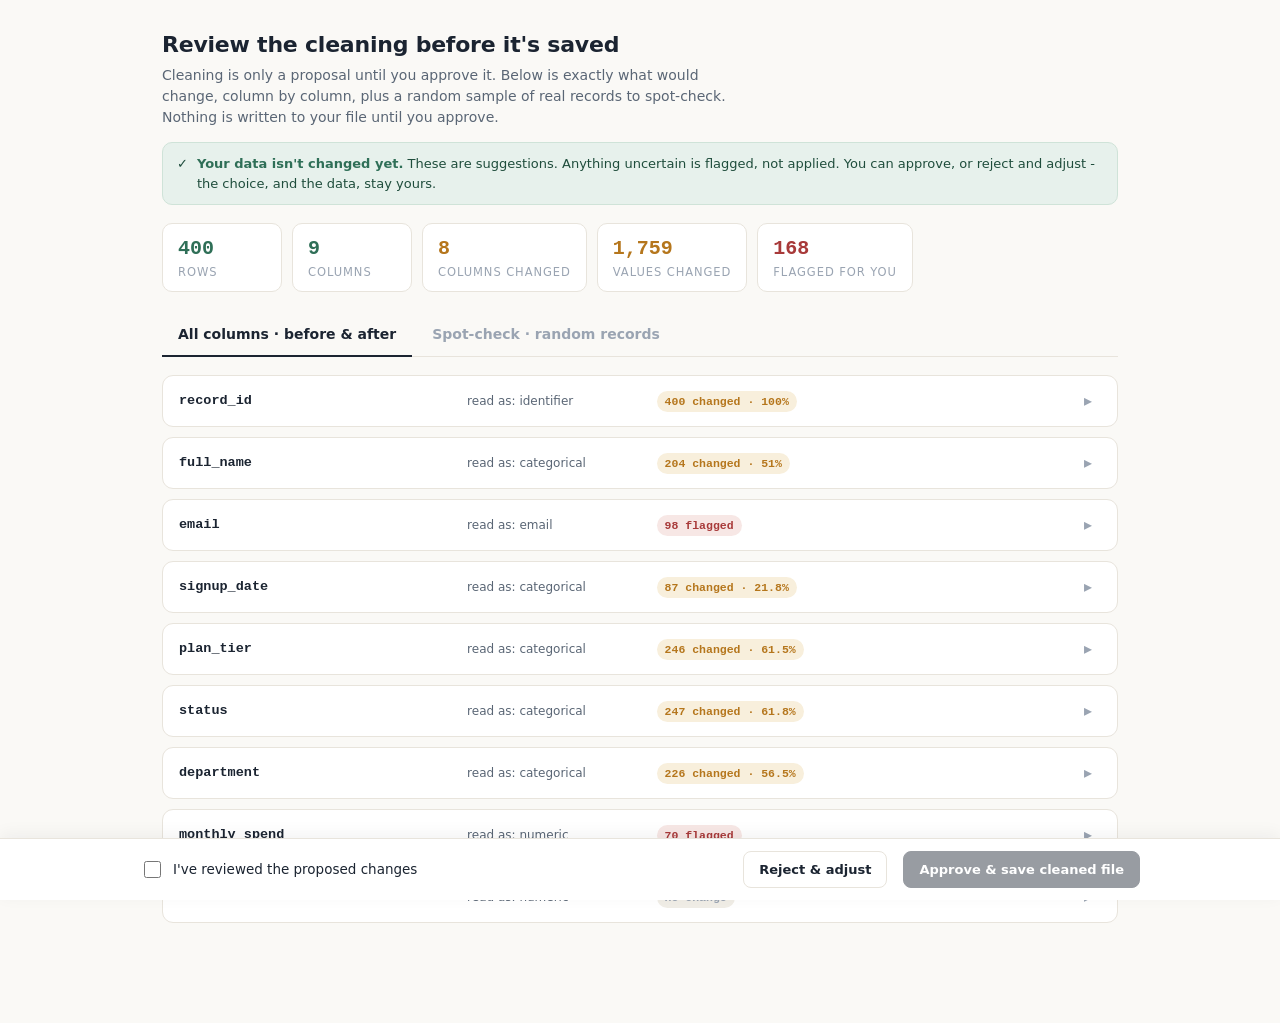
==== commit 6109a752: "Redesign AI setup modal; regions fallback; render.yaml" ====
--- a/prototype/ui/cleaning_review.html
+++ b/prototype/ui/cleaning_review.html
@@ -3,7 +3,7 @@
 <head>
 <meta charset="utf-8">
 <meta name="viewport" content="width=device-width, initial-scale=1">
-<title>Cleaning review — verify before saving</title>
+<title>Cleaning review - verify before saving</title>
 <style>
   :root{
     --ink:#1b2431; --ink-soft:#5a6675; --faint:#9aa4b2;
@@ -107,7 +107,7 @@
        written to your file until you approve.</p>
     <div class="consent-note"><span>✓</span>
       <div><b>Your data isn't changed yet.</b> These are suggestions. Anything uncertain is flagged,
-      not applied. You can approve, or reject and adjust — the choice, and the data, stay yours.</div>
+      not applied. You can approve, or reject and adjust - the choice, and the data, stay yours.</div>
     </div>
   </header>
 
@@ -216,8 +216,8 @@
   // ---- consent gate ----
   $('#reviewed').onchange = e => $('#approve').disabled = !e.target.checked;
   function toast(m){const t=$('#toast');t.textContent=m;t.classList.add('show');setTimeout(()=>t.classList.remove('show'),1800);}
-  window.approve = ()=>toast('Approved — cleaned file would be saved now.');
-  window.reject  = ()=>toast('Rejected — nothing saved. Adjust the mappings and re-run.');
+  window.approve = ()=>toast('Approved - cleaned file would be saved now.');
+  window.reject  = ()=>toast('Rejected - nothing saved. Adjust the mappings and re-run.');
 
   draw();
 </script>
